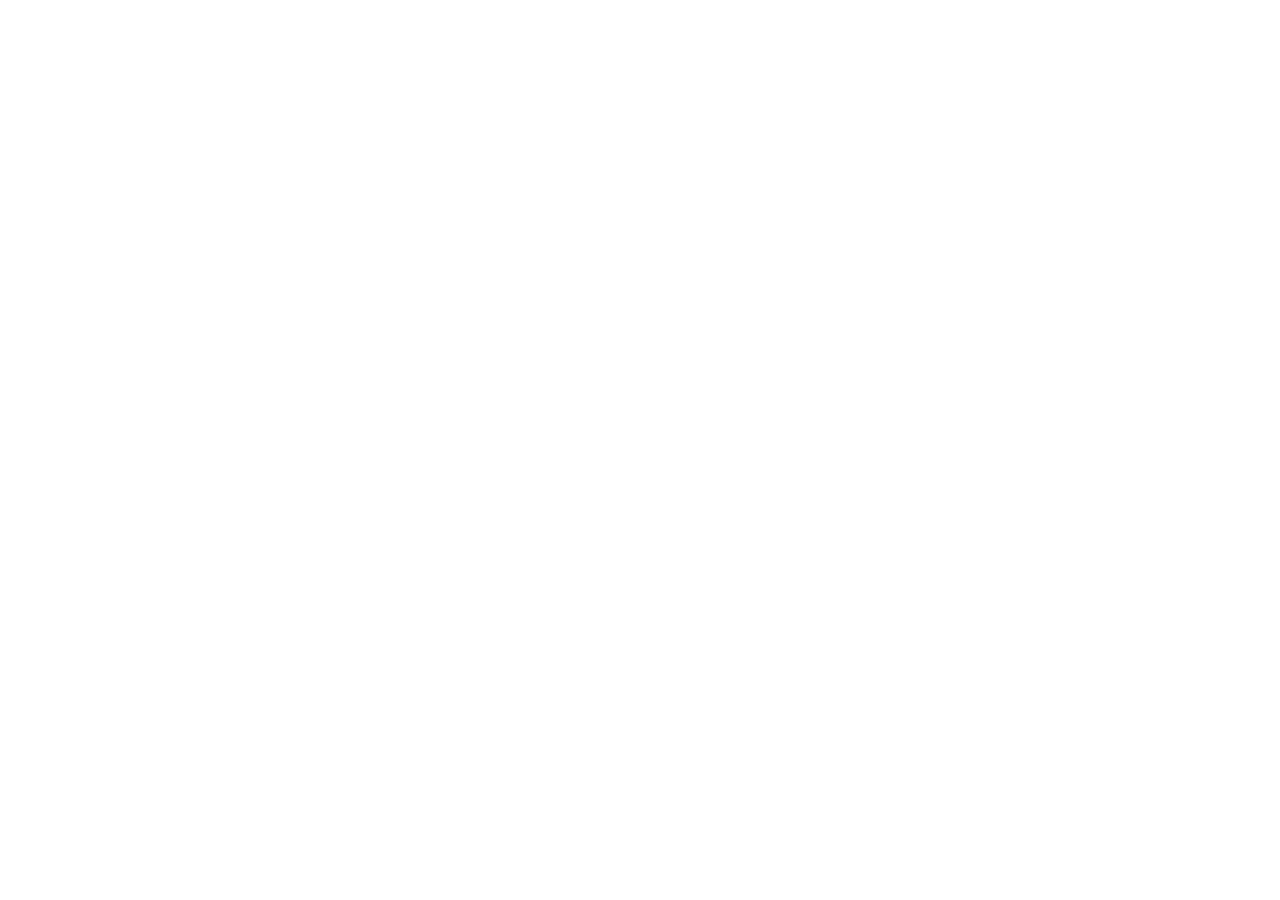
==== index.html @ 6a056752 "FileNameChange" ====
<!DOCTYPE html>
<html lang="mn">
<head>
  <meta charset="UTF-8">
  <meta name="viewport" content="width=device-width, initial-scale=1.0">
  <link href="https://fonts.googleapis.com/css2?family=Noto+Sans:wght@400;500;700&display=swap" rel="stylesheet">
  <link rel="preconnect" href="https://fonts.googleapis.com">
  <link rel="preconnect" href="https://fonts.gstatic.com" crossorigin>
  <link href="https://fonts.googleapis.com/css2?family=Pattaya&display=swap" rel="stylesheet">
  <title>jor3</title>
  <link rel="stylesheet" href="home.css">
</head>
<body>
  <header-section></header-section>
  <main-section></main-section>
  <footer-section></footer-section>
  <script type="module" src="./components/init.js"></script>
</body>
</html>
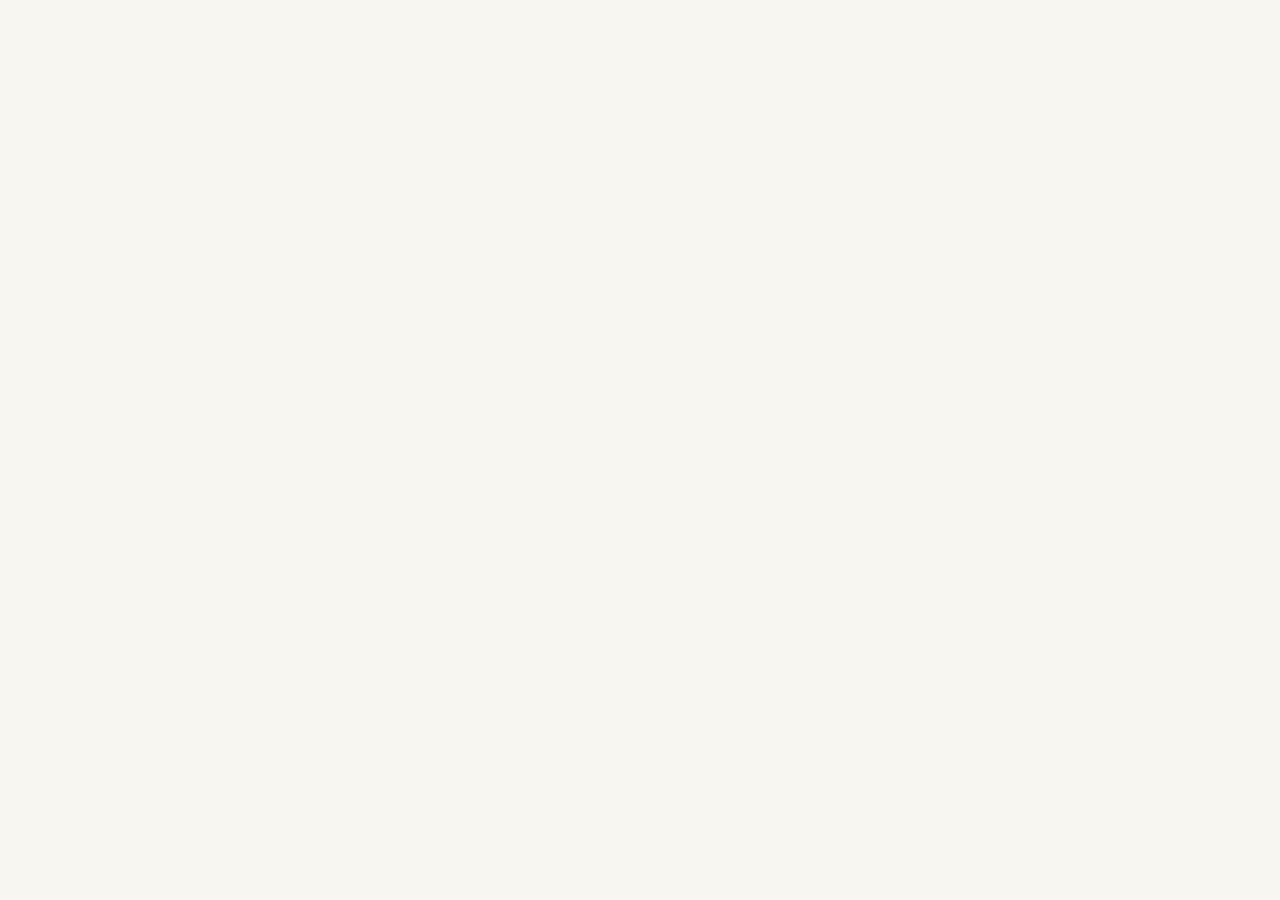
==== commit 084a13b2: "Дараагийн өөрчлөлт" ====
--- a/index.html
+++ b/index.html
@@ -1,14 +1,22 @@
 <!DOCTYPE html>
-<html lang="mn">
+<html lang="en">
 <head>
-  <meta charset="UTF-8">
-  <meta name="viewport" content="width=device-width, initial-scale=1.0">
-  <link href="https://fonts.googleapis.com/css2?family=Noto+Sans:wght@400;500;700&display=swap" rel="stylesheet">
-  <link rel="preconnect" href="https://fonts.googleapis.com">
-  <link rel="preconnect" href="https://fonts.gstatic.com" crossorigin>
-  <link href="https://fonts.googleapis.com/css2?family=Pattaya&display=swap" rel="stylesheet">
-  <title>jor3</title>
-  <link rel="stylesheet" href="home.css">
+    <meta charset="UTF-8">
+    <meta name="viewport" content="width=device-width, initial-scale=1.0">
+    <link rel="preconnect" href="https://fonts.googleapis.com">
+    <link rel="preconnect" href="https://fonts.gstatic.com" crossorigin>
+    <link href="https://fonts.googleapis.com/css2?family=Merriweather:ital,opsz,wght@0,18..144,300..900;1,18..144,300..900&family=Philosopher:ital,wght@0,400;0,700;1,400;1,700&display=swap" rel="stylesheet">
+    <link rel="preconnect" href="https://fonts.googleapis.com">
+    <link rel="preconnect" href="https://fonts.gstatic.com" crossorigin>
+    <link href="https://fonts.googleapis.com/css2?family=Merriweather:ital,opsz,wght@0,18..144,300..900;1,18..144,300..900&family=Philosopher:ital,wght@0,400;0,700;1,400;1,700&display=swap" rel="stylesheet">
+    <link rel="preconnect" href="https://fonts.googleapis.com">
+    <link rel="preconnect" href="https://fonts.gstatic.com" crossorigin>
+    <link href="https://fonts.googleapis.com/css2?family=Merriweather:ital,opsz,wght@0,18..144,300..900;1,18..144,300..900&family=Pattaya&family=Philosopher:ital,wght@0,400;0,700;1,400;1,700&display=swap" rel="stylesheet">
+    <link rel="preconnect" href="https://fonts.googleapis.com">
+    <link rel="preconnect" href="https://fonts.gstatic.com" crossorigin>
+    <link href="https://fonts.googleapis.com/css2?family=Merriweather:ital,opsz,wght@0,18..144,300..900;1,18..144,300..900&family=Noto+Sans:ital,wght@0,100..900;1,100..900&family=Pattaya&family=Philosopher:ital,wght@0,400;0,700;1,400;1,700&display=swap" rel="stylesheet">
+    <title>jor3</title>
+    <link rel="stylesheet" href="home.css">
 </head>
 <body>
   <header-section></header-section>
--- a/home.css
+++ b/home.css
@@ -0,0 +1,219 @@
+html {
+    font-size: 16px;
+    font-family: 'notosans', sans-serif;
+}
+
+body {
+  font-family: 'Noto Sans';
+  margin: 0;
+  padding: 0;
+  display: flex;
+  flex-direction: column;
+  background-color: #F8F6F0;
+}
+
+/*HEADER SECTION*/
+header, nav, .nevtreh-search {
+    display: flex;
+    justify-content: space-around;
+    align-items: center;
+}
+
+header {
+    height: 5rem;
+    width: 100%;
+    font-size: 1.25rem;
+    box-shadow: 0px 4px 10px rgba(0,0,0,0.3);
+    position: fixed;
+    top: 0;
+    left: 0;
+    background: #fff;
+    z-index: 1000;
+    nav {
+        width: 13.75rem;
+    }
+    .nevtreh-search {
+        width: 40.62rem;
+    }
+}
+
+.logo {
+    width: 50px;
+    height: 50px;
+}
+
+input, button {
+    border: none;
+    height: 30px;
+    border-radius: 2rem;
+    font-size: 1rem;
+}
+
+.more-search {
+    background-color: white;
+    border: 3px solid #FF8C42;
+    color: black;
+    width: 12.5rem;
+    font-weight: 100;
+}
+
+button {
+    background-color: #FF8C42;
+    color: white;  
+    width: 120px;
+    font-weight: bold;
+    transition: opacity 0.15s;
+}
+
+button:hover, .search-logo:hover {
+    opacity: 0.8;
+    cursor: pointer;
+}
+
+button:active {
+    opacity: 0.6;
+}
+
+input {
+    width: 13.75rem;
+    padding-left: 1.87rem;
+    color: #535353;
+    background-color: #E7E7E7;
+}
+
+a {
+    text-decoration: none;
+    color: black;
+}
+
+a:active {
+    color: #FF8C42;
+}
+
+/*MAIN SECTION*/
+main {
+    flex: 1;
+    margin-top: 7rem;
+}
+
+.foods-section {
+    margin: 4rem 7rem 4rem 7rem;
+    padding: 1.81rem 3.56rem;
+    box-sizing: border-box;
+    border-radius: 2rem;
+    background-color: #fff;
+    a, h4 {
+        color: #FF8C42;
+    }
+}
+
+.food-info, .food-title {
+    display: flex;
+    justify-content: space-between;
+    align-items: center;
+}
+
+.food-title {
+    height: 3.12rem;
+    h2 {
+        font-size: 1.5rem;
+        font-family: 'pattaya';
+    }
+    a {
+        font-size: 0.8rem;
+    }
+}
+
+.food-title a:hover {
+    cursor: pointer;
+}
+
+.cards {
+    display: flex;
+    flex-direction: column;
+    justify-content: space-around;
+    align-items: center;
+    border-radius: 1rem;
+    box-shadow: 0px 0px 6px 2px rgba(0,0,0,0.2);
+}
+
+.food-image {
+    width: 16.25rem;
+    height: 10.9rem;
+    border-top-left-radius: 1rem;
+    border-top-right-radius: 1rem;
+    object-fit: cover;
+}
+
+.type-rate {
+    height: 0.875rem;
+    width: 14.43rem;
+    display: flex;
+    justify-content: space-between;
+    align-items: center;
+    margin-top: 0.5rem;
+    h4 {
+        font-size: 1rem;
+        font-family: 'Philosopher';
+        color: #FF8C42;
+    }
+    .rate {
+        display: flex;
+        justify-content: space-between;
+        align-items: center;
+        width: 5rem;
+        height: 1rem;
+        img {
+            width: 1rem;  
+            height: 1rem;      
+        }
+        p {
+            font-size: 1rem;
+        }
+
+        span {
+            color: rgb(111, 111, 111);
+            font-size: 1rem;
+        }
+    }
+}
+
+.food-name {
+    font-size: 1rem;
+    font-family: 'Merriweather';
+    width: 14.43rem;
+    height: 2.25rem;
+}
+
+.time-member-kalore {
+    display: flex;
+    justify-content: space-between;
+    align-items: center;
+    width: 14.43rem;
+    height: 1.5rem;
+    margin-top: 0.5rem;
+    margin-bottom: 0.5rem;
+    font-size: 0.8rem;
+    color: #777777;
+    img {
+        width: 1.25rem;
+        height: 1.25rem;
+        margin-right: 0.25rem;
+        opacity: 0.6;
+    }
+    section {
+        display: flex;
+        justify-content: space-between;
+        align-items: center;
+    }
+}
+
+/*FOOTER SECTION*/
+footer {
+    height: 6rem;
+    display: flex;
+    flex-direction: column;
+    justify-content: space-around;
+    align-items: center;
+    border-top: 1px solid black;
+}
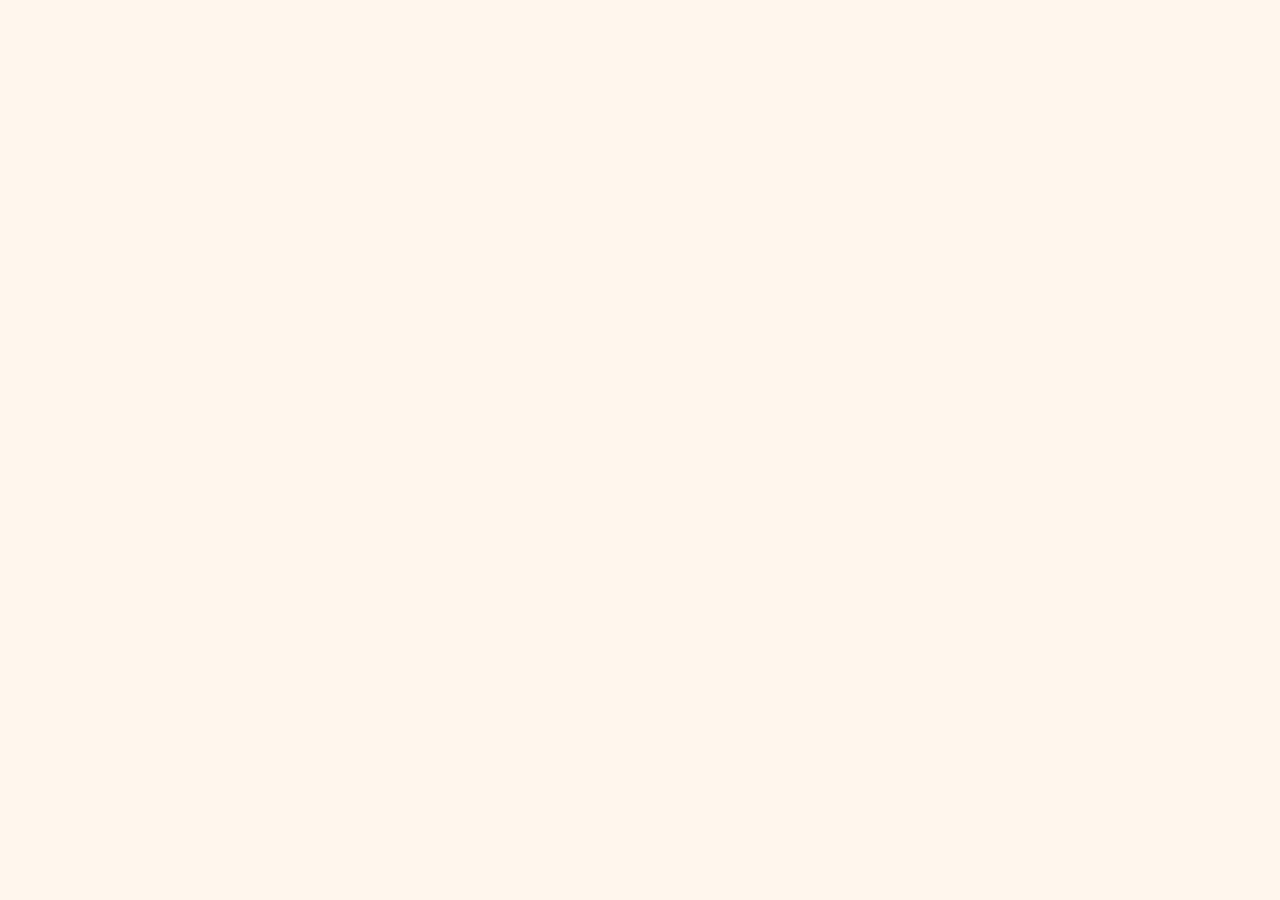
==== commit ab9e2c47: "2:58 changes" ====
--- a/index.html
+++ b/index.html
@@ -1,27 +1,20 @@
 <!DOCTYPE html>
 <html lang="en">
 <head>
-    <meta charset="UTF-8">
-    <meta name="viewport" content="width=device-width, initial-scale=1.0">
-    <link rel="preconnect" href="https://fonts.googleapis.com">
-    <link rel="preconnect" href="https://fonts.gstatic.com" crossorigin>
-    <link href="https://fonts.googleapis.com/css2?family=Merriweather:ital,opsz,wght@0,18..144,300..900;1,18..144,300..900&family=Philosopher:ital,wght@0,400;0,700;1,400;1,700&display=swap" rel="stylesheet">
-    <link rel="preconnect" href="https://fonts.googleapis.com">
-    <link rel="preconnect" href="https://fonts.gstatic.com" crossorigin>
-    <link href="https://fonts.googleapis.com/css2?family=Merriweather:ital,opsz,wght@0,18..144,300..900;1,18..144,300..900&family=Philosopher:ital,wght@0,400;0,700;1,400;1,700&display=swap" rel="stylesheet">
-    <link rel="preconnect" href="https://fonts.googleapis.com">
-    <link rel="preconnect" href="https://fonts.gstatic.com" crossorigin>
-    <link href="https://fonts.googleapis.com/css2?family=Merriweather:ital,opsz,wght@0,18..144,300..900;1,18..144,300..900&family=Pattaya&family=Philosopher:ital,wght@0,400;0,700;1,400;1,700&display=swap" rel="stylesheet">
-    <link rel="preconnect" href="https://fonts.googleapis.com">
-    <link rel="preconnect" href="https://fonts.gstatic.com" crossorigin>
-    <link href="https://fonts.googleapis.com/css2?family=Merriweather:ital,opsz,wght@0,18..144,300..900;1,18..144,300..900&family=Noto+Sans:ital,wght@0,100..900;1,100..900&family=Pattaya&family=Philosopher:ital,wght@0,400;0,700;1,400;1,700&display=swap" rel="stylesheet">
-    <title>jor3</title>
-    <link rel="stylesheet" href="home.css">
+  <meta charset="UTF-8">
+  <meta name="viewport" content="width=device-width, initial-scale=1.0">
+  <link rel="preconnect" href="https://fonts.googleapis.com">
+  <link rel="preconnect" href="https://fonts.gstatic.com" crossorigin>
+  <link href="https://fonts.googleapis.com/css2?family=Caveat:wght@400..700&family=Merriweather:ital,opsz,wght@0,18..144,300..900;1,18..144,300..900&family=Noto+Sans:ital,wght@0,100..900;1,100..900&family=Pattaya&family=Philosopher:ital,wght@0,400;0,700;1,400;1,700&display=swap" rel="stylesheet"><title>Document</title>
+  <title>jor3</title>
+  <link rel="stylesheet" href="home.css">
 </head>
 <body>
   <header-section></header-section>
-  <main-section></main-section>
+  <main-section id="home"></main-section>
+  <recipes-main id="recipes" style="display:none;"></recipes-main>
+  <recipe-info id="recipe" style="display:none;"></recipe-info>
   <footer-section></footer-section>
   <script type="module" src="./components/init.js"></script>
 </body>
-</html>
+</html>
--- a/home.css
+++ b/home.css
@@ -1,210 +1,295 @@
+:root {
+    /* Colors */
+    --primary-color: #FF8C42;
+    --background-color: #fff6ed;
+    --white: #fff;
+    --text-primary: #000;
+    --text-secondary: #535353;
+    --text-tertiary: #777777;
+    --text-light: rgb(111, 111, 111);
+    --input-bg: #E7E7E7;
+    
+    /* Font sizes - Desktop */
+    --font-base: 16px;
+    --font-sm: 0.8rem;
+    --font-md: 1rem;
+    --font-lg: 1.25rem;
+    --font-xl: 1.5rem;
+    
+    /* Spacing - Desktop */
+    --space-xs: 0.25rem;
+    --space-sm: 0.5rem;
+    --space-md: 1rem;
+    --space-lg: 2rem;
+    --space-xl: 4rem;
+    
+    /* Border radius */
+    --radius-sm: 1rem;
+    --radius-md: 2rem;
+    
+    /* Shadows */
+    --shadow-sm: 0px 0px 6px 2px rgba(0,0,0,0.2);
+    --shadow-md: 0px 4px 10px rgba(0,0,0,0.3);
+    --shadow-lg: 0px 8px 15px rgba(0,0,0,0.3);
+}
+
+* {
+    box-sizing: border-box;
+}
+
 html {
-    font-size: 16px;
+    font-size: var(--font-base);
     font-family: 'notosans', sans-serif;
+    -webkit-text-size-adjust: 100%;
+    -moz-text-size-adjust: 100%;
+    -ms-text-size-adjust: 100%;
 }
 
 body {
-  font-family: 'Noto Sans';
-  margin: 0;
-  padding: 0;
-  display: flex;
-  flex-direction: column;
-  background-color: #F8F6F0;
+    font-family: 'Noto Sans';
+    margin: 0;
+    padding: 0;
+    display: flex;
+    flex-direction: column;
+    background-color: var(--background-color);
+    min-height: 100vh;
+    overflow-x: hidden;
 }
 
 /*HEADER SECTION*/
-header, nav, .nevtreh-search {
+header {
+    height: 5rem;
+    width: 100%;
+    font-size: var(--font-lg);
+    box-shadow: var(--shadow-md);
+    position: fixed;
+    top: 0;
+    left: 0;
+    background: var(--white);
+    z-index: 1000;
     display: flex;
     justify-content: space-around;
     align-items: center;
-}
-
-header {
-    height: 5rem;
-    width: 100%;
-    font-size: 1.25rem;
-    box-shadow: 0px 4px 10px rgba(0,0,0,0.3);
-    position: fixed;
-    top: 0;
-    left: 0;
-    background: #fff;
-    z-index: 1000;
+    
     nav {
         width: 13.75rem;
-    }
+        display: flex;
+        justify-content: space-around;
+        align-items: center;
+    }
+    
     .nevtreh-search {
         width: 40.62rem;
-    }
-}
-
-.logo {
-    width: 50px;
-    height: 50px;
-}
-
-input, button {
-    border: none;
-    height: 30px;
-    border-radius: 2rem;
-    font-size: 1rem;
-}
-
-.more-search {
-    background-color: white;
-    border: 3px solid #FF8C42;
-    color: black;
-    width: 12.5rem;
-    font-weight: 100;
-}
-
-button {
-    background-color: #FF8C42;
-    color: white;  
-    width: 120px;
-    font-weight: bold;
-    transition: opacity 0.15s;
-}
-
-button:hover, .search-logo:hover {
-    opacity: 0.8;
-    cursor: pointer;
-}
-
-button:active {
-    opacity: 0.6;
-}
-
-input {
-    width: 13.75rem;
-    padding-left: 1.87rem;
-    color: #535353;
-    background-color: #E7E7E7;
-}
-
-a {
-    text-decoration: none;
-    color: black;
-}
-
-a:active {
-    color: #FF8C42;
+        display: flex;
+        justify-content: space-around;
+        align-items: center;
+    }
+
+    .logo {
+        width: 50px;
+        height: 50px;
+        flex-shrink: 0;
+    }
+
+    input, button {
+        border: none;
+        height: 30px;
+        border-radius: var(--radius-md);
+        font-size: var(--font-md);
+    }
+
+    .more-search {
+        background-color: var(--white);
+        border: 3px solid var(--primary-color);
+        color: var(--text-primary);
+        width: 12.5rem;
+        font-weight: 100;
+    }
+
+    button {
+        background-color: var(--primary-color);
+        color: var(--white);  
+        width: 120px;
+        font-weight: bold;
+        transition: opacity 0.15s;
+        
+        &:hover {
+            opacity: 0.8;
+            cursor: pointer;
+        }
+        
+        &:active {
+            opacity: 0.6;
+        }
+    }
+
+    .search-logo:hover {
+        opacity: 0.8;
+        cursor: pointer;
+    }
+
+    input {
+        width: 13.75rem;
+        padding-left: 1.87rem;
+        color: var(--text-secondary);
+        background-color: var(--input-bg);
+    }
+
+    a {
+        text-decoration: none;
+        color: var(--text-primary);
+        
+        &:active {
+            color: var(--primary-color);
+        }
+    }
 }
 
 /*MAIN SECTION*/
 main {
     flex: 1;
     margin-top: 7rem;
-}
-
-.foods-section {
-    margin: 4rem 7rem 4rem 7rem;
-    padding: 1.81rem 3.56rem;
-    box-sizing: border-box;
-    border-radius: 2rem;
-    background-color: #fff;
-    a, h4 {
-        color: #FF8C42;
-    }
-}
-
-.food-info, .food-title {
-    display: flex;
-    justify-content: space-between;
-    align-items: center;
-}
-
-.food-title {
-    height: 3.12rem;
-    h2 {
-        font-size: 1.5rem;
-        font-family: 'pattaya';
-    }
-    a {
-        font-size: 0.8rem;
-    }
-}
-
-.food-title a:hover {
-    cursor: pointer;
-}
-
-.cards {
-    display: flex;
-    flex-direction: column;
-    justify-content: space-around;
-    align-items: center;
-    border-radius: 1rem;
-    box-shadow: 0px 0px 6px 2px rgba(0,0,0,0.2);
-}
-
-.food-image {
-    width: 16.25rem;
-    height: 10.9rem;
-    border-top-left-radius: 1rem;
-    border-top-right-radius: 1rem;
-    object-fit: cover;
-}
-
-.type-rate {
-    height: 0.875rem;
-    width: 14.43rem;
-    display: flex;
-    justify-content: space-between;
-    align-items: center;
-    margin-top: 0.5rem;
-    h4 {
-        font-size: 1rem;
-        font-family: 'Philosopher';
-        color: #FF8C42;
-    }
-    .rate {
+    width: 100%;
+    .foods-section {
+        margin: var(--space-xl) 7rem;
+        padding: 1.81rem 3.56rem;
+        box-sizing: border-box;
+        border-radius: var(--radius-md);
+        background-color: var(--white);
+        a, h4 {
+            color: var(--primary-color);
+        }
+    }
+
+    .food-info {
         display: flex;
         justify-content: space-between;
         align-items: center;
-        width: 5rem;
-        height: 1rem;
+    }
+
+    .food-title {
+        height: 3.12rem;
+        display: flex;
+        justify-content: space-between;
+        align-items: center;
+        
+        h2 {
+            font-size: var(--font-xl);
+            font-family: 'pattaya';
+            margin: 0;
+        }
+        
+        a {
+            font-size: var(--font-sm);
+            text-decoration: none;
+
+            &:hover {
+                cursor: pointer;
+            }
+        }
+    }
+
+    .cards {
+        display: flex;
+        flex-direction: column;
+        justify-content: space-around;
+        align-items: center;
+        border-radius: var(--radius-sm);
+        box-shadow: var(--shadow-sm);
+        cursor: pointer;
+        transition: transform 0.3s ease, box-shadow 0.3s ease, opacity 0.3s;
+        background: var(--white);
+        overflow: hidden;
+        
+        &:hover {
+            transform: scale(1.05);
+            box-shadow: var(--shadow-lg);
+        }
+        
+        &:active {
+            opacity: 0.6;
+        }
+    }
+
+    .food-image {
+        width: 16.25rem;
+        height: 10.9rem;
+        border-top-left-radius: var(--radius-sm);
+        border-top-right-radius: var(--radius-sm);
+        object-fit: cover;
+        display: block;
+    }
+
+    .type-rate {
+        height: 0.875rem;
+        width: 14.43rem;
+        display: flex;
+        justify-content: space-between;
+        align-items: center;
+        margin-top: var(--space-sm);
+        
+        h4 {
+            font-size: var(--font-md);
+            font-family: 'Philosopher';
+            color: var(--primary-color);
+            margin: 0;
+        }
+        
+        .rate {
+            display: flex;
+            justify-content: space-between;
+            align-items: center;
+            width: 5rem;
+            height: var(--space-md);
+            
+            img {
+                width: var(--space-md);  
+                height: var(--space-md);      
+            }
+            
+            p {
+                font-size: var(--font-md);
+                margin: 0;
+            }
+
+            span {
+                color: var(--text-light);
+                font-size: var(--font-md);
+            }
+        }
+    }
+
+    .food-name {
+        font-size: var(--font-md);
+        font-family: 'Merriweather';
+        width: 14.43rem;
+        height: 2.25rem;
+        margin: 0;
+    }
+
+    .time-member-kalore {
+        display: flex;
+        justify-content: space-between;
+        align-items: center;
+        width: 14.43rem;
+        height: 1.5rem;
+        margin-top: var(--space-sm);
+        margin-bottom: var(--space-sm);
+        font-size: var(--font-sm);
+        color: var(--text-tertiary);
+        
         img {
-            width: 1rem;  
-            height: 1rem;      
-        }
-        p {
-            font-size: 1rem;
-        }
-
-        span {
-            color: rgb(111, 111, 111);
-            font-size: 1rem;
-        }
-    }
-}
-
-.food-name {
-    font-size: 1rem;
-    font-family: 'Merriweather';
-    width: 14.43rem;
-    height: 2.25rem;
-}
-
-.time-member-kalore {
-    display: flex;
-    justify-content: space-between;
-    align-items: center;
-    width: 14.43rem;
-    height: 1.5rem;
-    margin-top: 0.5rem;
-    margin-bottom: 0.5rem;
-    font-size: 0.8rem;
-    color: #777777;
-    img {
-        width: 1.25rem;
-        height: 1.25rem;
-        margin-right: 0.25rem;
-        opacity: 0.6;
-    }
-    section {
-        display: flex;
-        justify-content: space-between;
-        align-items: center;
+            width: 1.25rem;
+            height: 1.25rem;
+            margin-right: var(--space-xs);
+            opacity: 0.6;
+        }
+        
+        section {
+            display: flex;
+            justify-content: space-between;
+            align-items: center;
+        }
     }
 }
 
@@ -215,5 +300,332 @@
     flex-direction: column;
     justify-content: space-around;
     align-items: center;
-    border-top: 1px solid black;
+    border-top: 1px solid var(--text-primary);
+    width: 100%;
+}
+
+/*MOBILE VERSION*/
+@media screen and (max-width: 768px) {
+    :root {
+        --font-base: 14px;
+        --space-xl: 2rem;
+    }
+    
+    header {
+        height: 4rem;
+        padding: 0 1rem;
+        justify-content: space-between;
+        
+        nav {
+            width: auto;
+            gap: 1rem;
+        }
+        
+        .nevtreh-search {
+            width: auto;
+            flex: 1;
+            gap: 0.5rem;
+            justify-content: flex-end;
+        }
+    }
+    
+    .logo {
+        width: 40px;
+        height: 40px;
+    }
+    
+    input {
+        width: 10rem;
+        padding-left: 1rem;
+    }
+    
+    .more-search {
+        width: 10rem;
+    }
+    
+    button {
+        width: 100px;
+    }
+    
+    main {
+        margin-top: 5rem;
+    }
+    
+    .foods-section {
+        margin: var(--space-lg) 2rem;
+        padding: 1.5rem 2rem;
+    }
+    
+    .food-info {
+        flex-wrap: wrap;
+        gap: 1rem;
+    }
+    
+    .cards {
+        margin-left: 0.5rem;
+        margin-right: 0.5rem;
+    }
+}
+
+@media screen and (max-width: 480px) {
+    :root {
+        --font-base: 12px;
+        --font-lg: 1rem;
+        --font-xl: 1.25rem;
+        --space-xl: 1.5rem;
+    }
+    
+    header {
+        height: 3.5rem;
+        padding: 0 0.5rem;
+        flex-wrap: wrap;
+        
+        nav {
+            order: 1;
+            width: 100%;
+            justify-content: space-between;
+            padding: 0.5rem;
+            display: none;
+        }
+        
+        .nevtreh-search {
+            order: 2;
+            width: 100%;
+            padding: 0.5rem;
+        }
+    }
+    
+    .logo {
+        width: 35px;
+        height: 35px;
+    }
+    
+    input {
+        width: 100%;
+        max-width: 8rem;
+        padding-left: 0.75rem;
+        font-size: 0.9rem;
+    }
+    
+    .more-search {
+        width: 100%;
+        max-width: 8rem;
+        font-size: 0.9rem;
+    }
+    
+    button {
+        width: 80px;
+        font-size: 0.9rem;
+    }
+    
+    main {
+        margin-top: 4.5rem;
+    }
+    
+    .foods-section {
+        margin: var(--space-lg) 1rem;
+        padding: 1rem;
+    }
+    
+    .food-title {
+        flex-direction: column;
+        align-items: flex-start;
+        height: auto;
+        gap: 0.5rem;
+        
+        h2 {
+            font-size: 1.25rem;
+        }
+        
+        a {
+            font-size: 0.75rem;
+        }
+    }
+    
+    .food-info {
+        flex-direction: column;
+        gap: 1rem;
+    }
+    
+    .cards {
+        width: 100%;
+        margin-left: 0;
+        margin-right: 0;
+        max-width: 20rem;
+        margin-bottom: 1rem;
+        
+        &:hover {
+            transform: scale(1.02);
+        }
+    }
+    
+    .food-image {
+        width: 100%;
+        height: 12rem;
+    }
+    
+    .type-rate,
+    .food-name,
+    .time-member-kalore {
+        width: calc(100% - 2rem);
+        margin-left: 1rem;
+        margin-right: 1rem;
+    }
+    
+    .type-rate {
+        h4 {
+            font-size: 0.9rem;
+        }
+    }
+    
+    .food-name {
+        font-size: 0.95rem;
+        height: auto;
+        min-height: 2.25rem;
+    }
+    
+    .time-member-kalore {
+        font-size: 0.75rem;
+        
+        img {
+            width: 1rem;
+            height: 1rem;
+        }
+    }
+    
+    footer {
+        height: 5rem;
+        font-size: 0.85rem;
+        padding: 1rem;
+    }
+}
+
+.main-recipes {
+    flex: 1;
+    display: flex;
+    margin-top: 11rem;
+    margin-bottom: 5rem;
+    box-sizing: border-box;
+    padding-left: 5.62rem;
+    padding-right: 3rem;
+
+    .category {
+        width: 15rem;
+        margin-right: 3rem;
+        padding: 1.5rem;
+        background-color: white;
+        border-radius: 2rem;
+        a {
+            text-decoration: none;
+            color: black;
+            font-size: 1rem;
+        }
+    }
+
+    .category a {
+        display: flex;
+        padding: 0.3rem;
+    }
+
+    .selected-cat {
+        flex: 1;
+        margin-right: 3rem;
+        padding: 1.5rem;
+        background-color: white;
+        border-radius: 2rem;
+    }
+
+    .all-recipes {
+        overflow-y: auto;
+        overflow-x: hidden;
+        width: 100%;
+        height: 40rem;
+        display: flex;
+        justify-content: space-evenly;
+        align-items: center;
+        flex-wrap: wrap;
+        padding: 1rem;
+        gap: 1rem;
+        card-section {
+            margin-bottom: 1rem;
+        }
+    }
+
+    .type-name {
+        font-family: 'pattaya';
+        margin-left: 3rem;
+    }
+}
+
+.recipes {
+  display: flex;
+  flex-direction: column;
+
+  .recipe-information {
+    display: flex;
+    justify-content: left;
+    padding-left: 10rem;
+    gap: 10rem;
+  }
+
+  .steps, .ingredients {
+    h2 {
+      font-family: 'pattaya';
+      font-size: 1.2rem;
+      font-weight: 100;
+    }
+  }
+
+  .food-images {
+    width: 16.25rem;
+    height: 16.25rem;
+    object-fit: cover;
+    border-radius: 1.5rem;
+    box-shadow: 4px 4px 8px 0px rgba(0, 0, 0, 0.2);
+  }
+
+  .recipe-detail {
+    height: 16.25rem;
+
+    .buttons {
+      display: flex;
+
+      .save,
+      .rate {
+        border: none;
+        width: 140px;
+        height: 35px;
+        border-radius: 2rem;
+        color: white;
+        font-size: 0.8rem;
+        font-weight: bold;
+
+        &:hover {
+          opacity: 0.8;
+          cursor: pointer;
+        }
+
+        &:active {
+          opacity: 0.6;
+        }
+      }
+
+      .save {
+        background-color: #FF8C42;
+        margin-right: 1rem;
+      }
+
+      .rate {
+        background-color: rgb(48, 158, 226);
+      }
+    }
+  }
+
+  p {
+    font-size: 1rem;
+  }
+
+  .user-name {
+    font-family: 'caveat';
+  }
 }
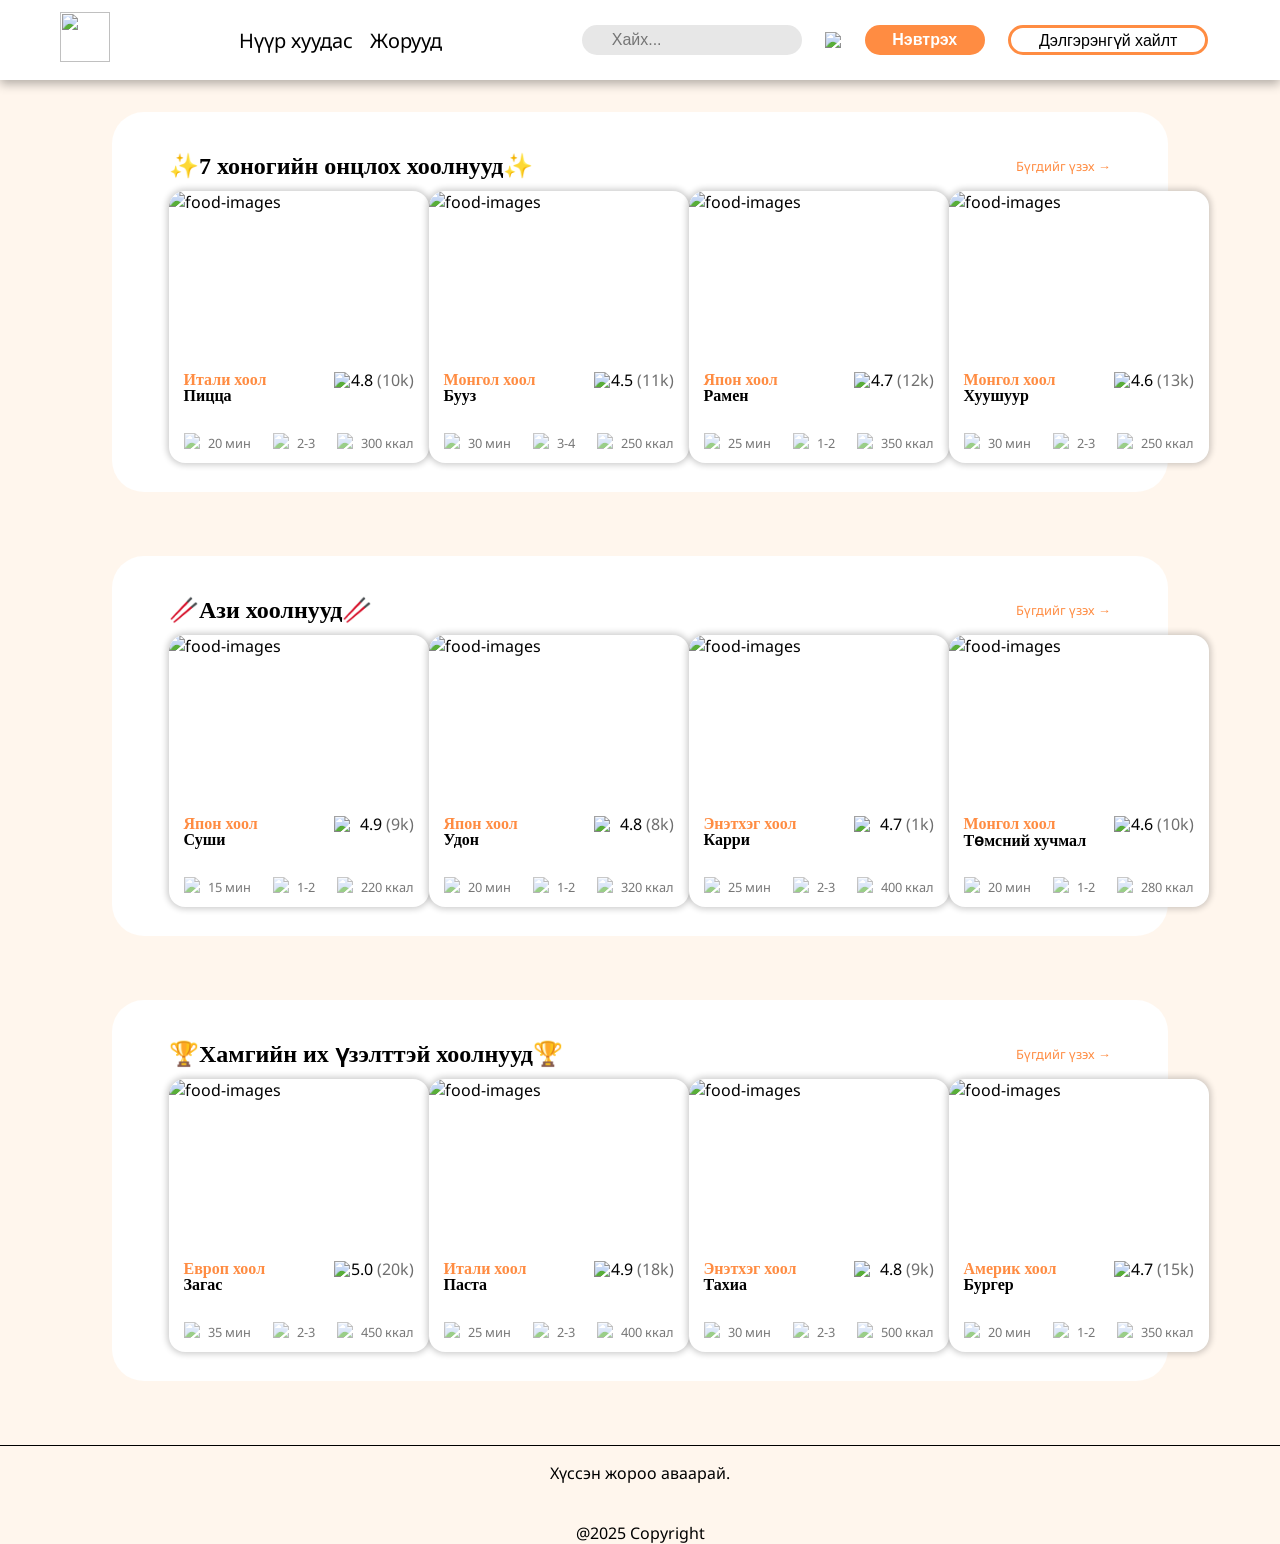
==== commit 44f27d79: "12:10 changes" ====
--- a/index.html
+++ b/index.html
@@ -10,10 +10,12 @@
   <link rel="stylesheet" href="home.css">
 </head>
 <body>
+  <login-modal></login-modal>
   <header-section></header-section>
   <main-section id="home"></main-section>
   <recipes-main id="recipes" style="display:none;"></recipes-main>
   <recipe-info id="recipe" style="display:none;"></recipe-info>
+  <profile-main id="profile" style="display: none;"></profile-main>
   <footer-section></footer-section>
   <script type="module" src="./components/init.js"></script>
 </body>
--- a/home.css
+++ b/home.css
@@ -519,7 +519,15 @@
             text-decoration: none;
             color: black;
             font-size: 1rem;
-        }
+            &:active {
+                color: #FF8C42;
+            }
+        }
+    }
+
+    .selected-cat h2 {
+        font-family: 'pattaya';
+        font-weight: 100;
     }
 
     .category a {
@@ -565,7 +573,7 @@
     display: flex;
     justify-content: left;
     padding-left: 10rem;
-    gap: 10rem;
+    gap: 5rem;
   }
 
   .steps, .ingredients {
@@ -628,4 +636,239 @@
   .user-name {
     font-family: 'caveat';
   }
-}+}
+
+.login-overlay {
+    font-family: "Noto Sans", sans-serif;
+    display: flex;
+    justify-content: center;
+    align-items: center;
+    height: 100vh;
+    margin: 0;
+    display: none; /* Анх харагдахгүй */
+    position: fixed;
+    top: 0;
+    left: 0;
+    width: 100vw;
+    height: 100vh;
+    justify-content: center;
+    align-items: center;
+    background-color: rgba(0,0,0,0.6);
+    z-index: 9999;
+
+    a {
+        text-decoration: none;
+        color: white;
+    }
+
+    p {
+        color: white;
+        margin: 0;
+    }
+
+    img {
+        width: 20px;
+    }
+
+    .login-form {
+        display: flex;
+        flex-direction: column;
+        justify-content: space-evenly;
+        align-items: center;
+
+        background-color: #272727;
+        width: 30rem;
+        height: 30rem;
+        padding: 1.5rem;
+        border-radius: 1rem;
+
+        h2 {
+            color: white;
+            font-weight: normal;
+            font-size: 1rem;
+            width: 20rem;
+            text-align: center;
+        }
+
+        input {
+            border: none;
+            width: 16.25rem;
+            height: 30px;
+            padding-left: 1rem;
+            border-radius: 2rem;
+            font-size: 0.9rem;
+
+            &:focus {
+                outline: none;
+            }
+        }
+
+        button {
+            border: none;
+            width: 17.5rem;
+            height: 30px;
+            border-radius: 2rem;
+            font-size: 0.9rem;
+            background-color: #FF8C42;
+            cursor: pointer;
+
+            &:hover {
+                opacity: 0.9;
+            }
+        }
+
+        .google-login-btn {
+            display: flex;
+            align-items: center;
+            gap: 0.5rem;
+            padding-left: 2.5rem;
+            background-color: white;
+
+            span {
+                color: black;
+                font-size: 0.9rem;
+            }
+        }
+
+        .links {
+            font-size: 1rem;
+
+            &:hover {
+                text-decoration: underline;
+            }
+        }
+
+        .or-text {
+            color: white;
+            font-size: 0.9rem;
+        }
+    }
+}
+
+.profile-main {
+    display: flex;
+    font-family: 'Noto Sans', sans-serif;
+    gap: 3rem; /* Aside ба form хооронд зай */
+    padding: 2rem;
+
+    aside {
+        flex: 0 0 20rem; /* Aside-ын өргөн тогтоох */
+        border-radius: 2rem;
+        background-color: white;
+        display: flex;
+        flex-direction: column;
+        align-items: center;
+        padding: 1.5rem;
+
+        img {
+            width: 15rem;
+            height: 15rem;
+            border-radius: 50%;
+            margin-bottom: 1rem;
+        }
+
+        h2 {
+            font-weight: 600;
+            font-size: 1.2rem;
+            margin-bottom: 1rem;
+        }
+
+        .profile-image-title {
+            display: flex;
+            flex-direction: column;
+            justify-content: center;
+            align-items: center;
+            border-bottom: 1px solid #ccc;
+            padding-bottom: 1rem;
+            width: 100%;
+            margin-bottom: 1rem;
+        }
+
+        .user-info {
+            display: flex;
+            flex-direction: column;
+            align-items: flex-start;
+            gap: 0.5rem;
+            width: 100%;
+
+            p {
+                margin: 0;
+                font-weight: 600;
+            }
+
+            span {
+                margin-bottom: 0.5rem;
+                color: #555;
+            }
+
+            button {
+                margin-top: 1rem;
+                padding: 0.5rem 1rem;
+                border: none;
+                background-color: #FF8C42;
+                color: white;
+                border-radius: 0.5rem;
+                cursor: pointer;
+                transition: 0.3s;
+            }
+
+            button:hover {
+                opacity: 0.8;
+            }
+        }
+    }
+
+    .right-side form {
+        display: flex;
+        flex-direction: column;
+        gap: 0.8rem;
+
+        h2 {
+            font-weight: 700;
+            margin-bottom: 1rem;
+            font-size: 1.5rem;
+        }
+
+        label {
+            font-weight: 600;
+            margin-bottom: 0.25rem;
+            display: block;
+        }
+
+        input, textarea {
+            width: 100%;
+            padding: 0.5rem;
+            border-radius: 0.5rem;
+            border: 1px solid #ccc;
+            font-size: 1rem;
+        }
+
+        .name-type,
+        .detail-info-recipe {
+            display: flex;
+            gap: 0.5rem;
+            flex-wrap: wrap;
+
+            input {
+                flex: 1;
+            }
+        }
+
+        textarea {
+            resize: vertical;
+            min-height: 3rem;
+        }
+
+        .upload-box {
+            padding: 0.5rem 1rem;
+            margin-bottom: 0.5rem;
+        }
+
+        button {
+            align-self: flex-start;
+            padding: 0.5rem 1rem;
+            font-size: 1rem;
+        }
+    }
+
+}
